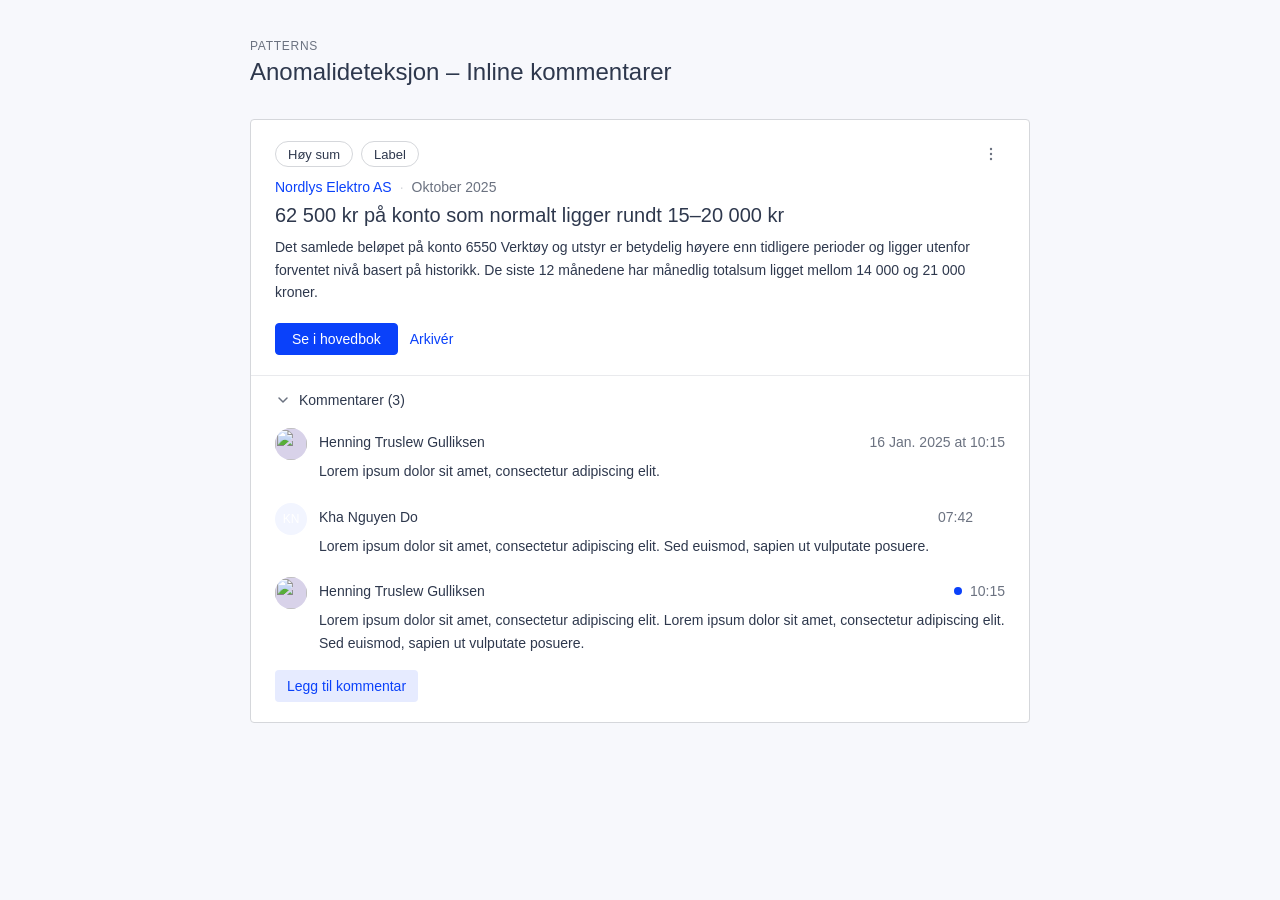
==== prototyper/patterns/anomaly-detection-inline-comments-v1/index.html @ 605e869b "Add Anomaly Detection – Inline Comments V1 pattern prototype - prototyper/patterns/anomaly-detection" ====
<!DOCTYPE html>
<html lang="no">
<head>
  <meta charset="UTF-8">
  <meta name="viewport" content="width=device-width, initial-scale=1.0">
  <title>Anomalideteksjon – Inline kommentarer</title>
  <link rel="stylesheet" href="https://cdn.tripletex.no/google-fonts/rubik-400-500-800.css">
  <link rel="stylesheet" href="../../../_system/tokens.css">
  <link rel="stylesheet" href="../../../_system/components.css">
  <style>
    *, *::before, *::after { box-sizing: border-box; margin: 0; padding: 0; }

    body {
      font: 14px/1.5 "Rubik", sans-serif;
      color: var(--text-primary);
      background: var(--surface-background);
      min-height: 100vh;
      padding: var(--space-40) var(--space-24);
    }

    .canvas {
      max-width: 780px;
      margin: 0 auto;
      display: flex;
      flex-direction: column;
      gap: var(--space-32);
    }

    .page-eyebrow {
      font: 500 12px/1 "Rubik", sans-serif;
      letter-spacing: 0.06em;
      text-transform: uppercase;
      color: var(--text-muted);
      margin-bottom: var(--space-4);
    }

    .page-title {
      font: 400 24px/1.3 "Rubik", sans-serif;
      color: var(--text-primary);
    }

    /* ── Anomaly card ─────────────────────────────────────── */
    .anomaly-card {
      background: var(--surface-default);
      border: 1px solid var(--border-muted);
      border-radius: var(--radius-default);
      overflow: hidden;
    }

    .anomaly-card-body {
      padding: var(--space-20) var(--space-24);
    }

    /* Tags row */
    .anomaly-tags {
      display: flex;
      align-items: center;
      justify-content: space-between;
      margin-bottom: var(--space-12);
    }

    .anomaly-tag-list {
      display: flex;
      align-items: center;
      gap: var(--space-8);
    }

    .tag {
      display: inline-flex;
      align-items: center;
      height: 26px;
      padding: 0 var(--space-12);
      border: 1px solid var(--border-muted);
      border-radius: var(--radius-full);
      font: 13px/1 "Rubik", sans-serif;
      color: var(--text-primary);
      background: var(--surface-default);
    }

    .kebab-btn {
      display: flex;
      align-items: center;
      justify-content: center;
      width: 28px;
      height: 28px;
      border-radius: var(--radius-default);
      border: none;
      background: transparent;
      color: var(--text-muted);
      cursor: pointer;
    }
    .kebab-btn:hover { background: var(--surface-disabled); }
    .kebab-btn svg { width: 16px; height: 16px; }

    /* Header: company + period */
    .anomaly-meta {
      display: flex;
      align-items: center;
      gap: var(--space-8);
      font: 14px/1 "Rubik", sans-serif;
      color: var(--text-muted);
      margin-bottom: var(--space-8);
    }

    .anomaly-meta-company {
      color: var(--text-action);
      text-decoration: none;
    }
    .anomaly-meta-company:hover { text-decoration: underline; }

    .anomaly-meta-sep { color: var(--border-muted); }

    /* Headline */
    .anomaly-headline {
      font: 500 20px/1.3 "Rubik", sans-serif;
      color: var(--text-primary);
      margin-bottom: var(--space-8);
    }

    /* Description */
    .anomaly-desc {
      font: 14px/1.6 "Rubik", sans-serif;
      color: var(--text-primary);
      margin-bottom: var(--space-20);
    }

    /* Actions */
    .anomaly-actions {
      display: flex;
      align-items: center;
      gap: var(--space-12);
    }

    .btn-arkiver {
      background: none;
      border: none;
      font: 14px/1 "Rubik", sans-serif;
      color: var(--text-action);
      cursor: pointer;
      padding: 0;
      text-decoration: none;
    }
    .btn-arkiver:hover { text-decoration: underline; }

    /* Divider */
    .anomaly-divider {
      border: none;
      border-top: 1px solid var(--border-faint);
    }

    /* ── Comments section ─────────────────────────────────── */
    .comments-section {
      padding: var(--space-16) var(--space-24) var(--space-20);
    }

    .comments-toggle {
      display: flex;
      align-items: center;
      gap: var(--space-8);
      background: none;
      border: none;
      font: 14px/1 "Rubik", sans-serif;
      color: var(--text-primary);
      cursor: pointer;
      padding: 0;
      margin-bottom: var(--space-20);
    }
    .comments-toggle:hover { color: var(--text-action); }
    .comments-toggle svg { width: 16px; height: 16px; color: var(--text-muted); transition: transform 0.15s; }
    .comments-toggle.is-open svg { transform: rotate(0deg); }
    .comments-toggle:not(.is-open) svg { transform: rotate(-90deg); }

    .comments-list {
      display: flex;
      flex-direction: column;
      gap: var(--space-20);
      margin-bottom: var(--space-16);
    }

    /* Single comment */
    .comment {
      display: grid;
      grid-template-columns: 32px 1fr;
      gap: 0 var(--space-12);
    }

    .comment-avatar {
      width: 32px;
      height: 32px;
      border-radius: var(--radius-full);
      background: var(--surface-avatar);
      flex-shrink: 0;
      overflow: hidden;
      display: flex;
      align-items: center;
      justify-content: center;
      font: 500 12px/1 "Rubik", sans-serif;
      color: var(--text-primary);
    }

    .comment-avatar img {
      width: 100%;
      height: 100%;
      object-fit: cover;
    }

    .comment-header {
      display: flex;
      align-items: center;
      justify-content: space-between;
      margin-bottom: var(--space-4);
    }

    .comment-author {
      font: 500 14px/1 "Rubik", sans-serif;
      color: var(--text-primary);
    }

    .comment-meta {
      display: flex;
      align-items: center;
      gap: var(--space-8);
      font: 14px/1 "Rubik", sans-serif;
      color: var(--text-muted);
    }

    .comment-unread {
      width: 8px;
      height: 8px;
      border-radius: var(--radius-full);
      background: var(--action-primary-rest);
      flex-shrink: 0;
    }

    .comment-delete-btn {
      display: flex;
      align-items: center;
      justify-content: center;
      width: 24px;
      height: 24px;
      border-radius: var(--radius-default);
      border: none;
      background: transparent;
      color: var(--text-muted);
      cursor: pointer;
      opacity: 0;
      transition: opacity 0.1s;
    }
    .comment:hover .comment-delete-btn { opacity: 1; }
    .comment-delete-btn:hover { background: var(--surface-disabled); color: var(--text-primary); }
    .comment-delete-btn svg { width: 14px; height: 14px; }

    .comment-text {
      font: 14px/1.6 "Rubik", sans-serif;
      color: var(--text-primary);
      grid-column: 2;
    }

    /* Add comment button */
    .btn-add-comment {
      display: inline-flex;
      align-items: center;
      height: 32px;
      padding: 0 var(--space-12);
      border: none;
      border-radius: var(--radius-default);
      background: var(--action-secondary-rest);
      font: 14px/1 "Rubik", sans-serif;
      color: var(--text-action);
      cursor: pointer;
    }
    .btn-add-comment:hover { background: var(--action-secondary-hover); }

    /* ── Add comment form (hidden by default) ─────────────── */
    .comment-form {
      display: none;
      flex-direction: column;
      gap: var(--space-8);
      margin-bottom: var(--space-16);
    }
    .comment-form.is-open { display: flex; }

    .comment-input {
      width: 100%;
      min-height: 72px;
      padding: var(--space-8) var(--space-12);
      border: 1px solid var(--border-muted);
      border-radius: var(--radius-default);
      font: 14px/1.5 "Rubik", sans-serif;
      color: var(--text-primary);
      background: var(--surface-default);
      resize: vertical;
      outline: none;
    }
    .comment-input:focus { border-color: var(--action-primary-rest); }

    .comment-form-actions {
      display: flex;
      gap: var(--space-8);
    }
  </style>
</head>
<body>

<div class="canvas">

  <div>
    <p class="page-eyebrow">Patterns</p>
    <h1 class="page-title">Anomalideteksjon – Inline kommentarer</h1>
  </div>

  <!-- ── Anomaly card ── -->
  <div class="anomaly-card">
    <div class="anomaly-card-body">

      <!-- Tags + kebab -->
      <div class="anomaly-tags">
        <div class="anomaly-tag-list">
          <span class="tag">Høy sum</span>
          <span class="tag">Label</span>
        </div>
        <button class="kebab-btn" title="Mer">
          <svg viewBox="0 0 16 16" fill="currentColor"><circle cx="8" cy="3" r="1.2"/><circle cx="8" cy="8" r="1.2"/><circle cx="8" cy="13" r="1.2"/></svg>
        </button>
      </div>

      <!-- Company + period -->
      <div class="anomaly-meta">
        <a class="anomaly-meta-company" href="#">Nordlys Elektro AS</a>
        <span class="anomaly-meta-sep">·</span>
        <span>Oktober 2025</span>
      </div>

      <!-- Headline -->
      <h2 class="anomaly-headline">62 500 kr på konto som normalt ligger rundt 15–20 000 kr</h2>

      <!-- Description -->
      <p class="anomaly-desc">Det samlede beløpet på konto 6550 Verktøy og utstyr er betydelig høyere enn tidligere perioder og ligger utenfor forventet nivå basert på historikk. De siste 12 månedene har månedlig totalsum ligget mellom 14 000 og 21 000 kroner.</p>

      <!-- Actions -->
      <div class="anomaly-actions">
        <a href="#" class="btn btn-primary" style="height:32px;padding:0 var(--space-16);font-size:14px;">Se i hovedbok</a>
        <button class="btn-arkiver">Arkivér</button>
      </div>

    </div>

    <hr class="anomaly-divider">

    <!-- ── Comments ── -->
    <div class="comments-section">

      <button class="comments-toggle is-open" id="commentsToggle">
        <svg viewBox="0 0 16 16" fill="none">
          <path d="M4 6l4 4 4-4" stroke="currentColor" stroke-width="1.5" stroke-linecap="round" stroke-linejoin="round"/>
        </svg>
        Kommentarer (3)
      </button>

      <div class="comments-list" id="commentsList">

        <!-- Comment 1 -->
        <div class="comment">
          <div class="comment-avatar">
            <img src="https://i.pravatar.cc/64?img=11" alt="">
          </div>
          <div class="comment-header">
            <span class="comment-author">Henning Truslew Gulliksen</span>
            <div class="comment-meta">
              <span>16 Jan. 2025 at 10:15</span>
            </div>
          </div>
          <p class="comment-text">Lorem ipsum dolor sit amet, consectetur adipiscing elit.</p>
        </div>

        <!-- Comment 2 -->
        <div class="comment">
          <div class="comment-avatar" style="background:var(--surface-info-rest);color:var(--text-on-action);">KN</div>
          <div class="comment-header">
            <span class="comment-author">Kha Nguyen Do</span>
            <div class="comment-meta">
              <span>07:42</span>
              <button class="comment-delete-btn" title="Slett kommentar">
                <svg viewBox="0 0 16 16" fill="none">
                  <path d="M2 4h12M5 4V2.5A.5.5 0 0 1 5.5 2h5a.5.5 0 0 1 .5.5V4M6 7v5M10 7v5M3 4l1 9a1 1 0 0 0 1 1h6a1 1 0 0 0 1-1l1-9" stroke="currentColor" stroke-width="1.2" stroke-linecap="round" stroke-linejoin="round"/>
                </svg>
              </button>
            </div>
          </div>
          <p class="comment-text">Lorem ipsum dolor sit amet, consectetur adipiscing elit. Sed euismod, sapien ut vulputate posuere.</p>
        </div>

        <!-- Comment 3 — unread -->
        <div class="comment">
          <div class="comment-avatar">
            <img src="https://i.pravatar.cc/64?img=11" alt="">
          </div>
          <div class="comment-header">
            <span class="comment-author">Henning Truslew Gulliksen</span>
            <div class="comment-meta">
              <span class="comment-unread"></span>
              <span>10:15</span>
            </div>
          </div>
          <p class="comment-text">Lorem ipsum dolor sit amet, consectetur adipiscing elit. Lorem ipsum dolor sit amet, consectetur adipiscing elit. Sed euismod, sapien ut vulputate posuere.</p>
        </div>

      </div>

      <!-- Add comment form -->
      <div class="comment-form" id="commentForm">
        <textarea class="comment-input" placeholder="Skriv en kommentar…" id="commentInput"></textarea>
        <div class="comment-form-actions">
          <button class="btn btn-primary" style="height:32px;padding:0 var(--space-16);font-size:14px;" id="submitComment">Send</button>
          <button class="btn btn-secondary" style="height:32px;padding:0 var(--space-16);font-size:14px;" id="cancelComment">Avbryt</button>
        </div>
      </div>

      <button class="btn-add-comment" id="addCommentBtn">Legg til kommentar</button>

    </div>
  </div>

</div>

<script>
  // Comments toggle
  var toggle = document.getElementById('commentsToggle');
  var list   = document.getElementById('commentsList');
  toggle.addEventListener('click', function() {
    var open = toggle.classList.toggle('is-open');
    list.style.display = open ? '' : 'none';
  });

  // Add comment
  var addBtn     = document.getElementById('addCommentBtn');
  var form       = document.getElementById('commentForm');
  var cancelBtn  = document.getElementById('cancelComment');
  var submitBtn  = document.getElementById('submitComment');
  var input      = document.getElementById('commentInput');

  addBtn.addEventListener('click', function() {
    form.classList.add('is-open');
    addBtn.style.display = 'none';
    input.focus();
  });

  cancelBtn.addEventListener('click', function() {
    form.classList.remove('is-open');
    addBtn.style.display = '';
    input.value = '';
  });

  submitBtn.addEventListener('click', function() {
    var text = input.value.trim();
    if (!text) return;

    var comment = document.createElement('div');
    comment.className = 'comment';
    comment.innerHTML = `
      <div class="comment-avatar" style="background:var(--surface-info-rest);color:var(--text-on-action);">T</div>
      <div class="comment-header">
        <span class="comment-author">Thale Meisfjord</span>
        <div class="comment-meta">
          <span>${new Date().toLocaleTimeString('no', {hour:'2-digit',minute:'2-digit'})}</span>
          <button class="comment-delete-btn" title="Slett kommentar">
            <svg viewBox="0 0 16 16" fill="none"><path d="M2 4h12M5 4V2.5A.5.5 0 0 1 5.5 2h5a.5.5 0 0 1 .5.5V4M6 7v5M10 7v5M3 4l1 9a1 1 0 0 0 1 1h6a1 1 0 0 0 1-1l1-9" stroke="currentColor" stroke-width="1.2" stroke-linecap="round" stroke-linejoin="round"/></svg>
          </button>
        </div>
      </div>
      <p class="comment-text">${text.replace(/</g,'&lt;')}</p>`;

    list.appendChild(comment);

    // Update count
    var label = toggle.textContent.trim().replace(/\(\d+\)/, '');
    var count = list.querySelectorAll('.comment').length;
    toggle.childNodes[toggle.childNodes.length - 1].textContent = ' Kommentarer (' + count + ')';

    form.classList.remove('is-open');
    addBtn.style.display = '';
    input.value = '';
  });

  // Delete comment
  document.addEventListener('click', function(e) {
    if (e.target.closest('.comment-delete-btn')) {
      var comment = e.target.closest('.comment');
      if (comment) comment.remove();
    }
  });
</script>
</body>
</html>
---- _system/tokens.css ----
/*
 * ============================================================
 * TRIPLETEX DESIGN TOKENS — for HTML/CSS prototyping
 * ============================================================
 *
 * REGLER FOR CLAUDE:
 * - Bruk ALDRI hex-farger direkte. Bruk alltid tokens fra denne filen.
 * - Bruk ALDRI globale tokens (--global-*) direkte i komponenter.
 *   De globale tokenene finnes kun som referanse for de semantiske.
 * - Bruk semantiske tokens (action-*, surface-*, text-*, border-*)
 *   fordi de beskriver HENSIKT, ikke bare farge.
 * - Bruk spacing-verdier fra --space-* og --size-* for padding/gap/margin.
 * - Ikke finn på egne farger, størrelser eller border-radius-verdier.
 *
 * ============================================================
 */

:root {

  /* ----------------------------------------------------------
   * GLOBALE FARGER
   * Ikke bruk disse direkte i komponenter.
   * De semantiske tokenene nedenfor peker på disse.
   * ---------------------------------------------------------- */

  /* Grå */
  --global-grey-05:  #f4f5f6;
  --global-grey-10:  #e9eaed;
  --global-grey-20:  #d5d7db;
  --global-grey-40:  #abafb7;
  --global-grey-60:  #818794;
  --global-grey-71:  #6b7280;
  --global-grey-80:  #51596a;
  --global-grey-100: #2e384d;
  --global-grey-120: #0f131a;

  /* Blå */
  --global-blue-05:  #f2f5ff;
  --global-blue-10:  #e6ebff;
  --global-blue-20:  #ced9fe;
  --global-blue-40:  #9db3fd;
  --global-blue-60:  #6c8dfc;
  --global-blue-80:  #3b67fb;
  --global-blue-100: #0a41fa;
  --global-blue-120: #0834c7;
  --global-blue-130: #002992;

  /* Grønn */
  --global-green-05:  #f4fbf4;
  --global-green-10:  #eaf7e9;
  --global-green-20:  #d6eed5;
  --global-green-40:  #addeab;
  --global-green-60:  #84cd81;
  --global-green-80:  #5bbc57;
  --global-green-100: #33ac2e;
  --global-green-120: #247820;

  /* Rød */
  --global-red-05:  #fef4f5;
  --global-red-10:  #fdeaec;
  --global-red-20:  #fbd6da;
  --global-red-40:  #f6aeb4;
  --global-red-60:  #f1868f;
  --global-red-80:  #ec5e6a;
  --global-red-100: #e83645;
  --global-red-120: #b52a36;

  /* Gul */
  --global-yellow-05:  #fffcf5;
  --global-yellow-10:  #fff9ea;
  --global-yellow-20:  #fef3d7;
  --global-yellow-40:  #fce6af;
  --global-yellow-60:  #fada87;
  --global-yellow-80:  #f8cd5f;
  --global-yellow-100: #f7c137;
  --global-yellow-120: #c4992c;

  /* Lilla */
  --global-purple-05:  #f9f6ff;
  --global-purple-10:  #f3eeff;
  --global-purple-20:  #e8ddff;
  --global-purple-40:  #d1bbff;
  --global-purple-60:  #ba98ff;
  --global-purple-80:  #a376ff;
  --global-purple-100: #8c54ff;
  --global-purple-120: #7043cc;

  /* Turkis */
  --global-turquoise-05:  #f4fafa;
  --global-turquoise-10:  #e8f5f5;
  --global-turquoise-20:  #d4ebeb;
  --global-turquoise-40:  #abd6d6;
  --global-turquoise-60:  #80c1c2;
  --global-turquoise-80:  #57adae;
  --global-turquoise-100: #30999b;
  --global-turquoise-120: #206768;

  /* Misc */
  --global-misc-white:      #ffffff;
  --global-misc-background: #f7f8fc;
  --global-misc-contrast:   #010a59;
  --global-misc-avatar:     #d8d2e9;


  /* ----------------------------------------------------------
   * SEMANTISKE FARGER — BRUK DISSE I KOMPONENTER
   * ---------------------------------------------------------- */

  /* Knapper og handlinger
   * primary  = blå fyllt knapp (hovedhandling)
   * secondary = lys blå knapp (sekundær handling)
   * tertiary  = gjennomsiktig knapp (ghost/tekst-knapp)
   * neutral   = grå bakgrunn, hover blir blå (tabellrader, listelement)
   */
  --action-primary-rest:    var(--global-blue-100);
  --action-primary-hover:   var(--global-blue-120);
  --action-primary-active:  var(--global-blue-130);

  --action-secondary-rest:   var(--global-blue-10);
  --action-secondary-hover:  var(--global-blue-20);
  --action-secondary-active: var(--global-blue-40);

  --action-tertiary-rest:    transparent;
  --action-tertiary-hover:   var(--global-blue-20);
  --action-tertiary-active:  var(--global-blue-10);

  --action-neutral-rest:    var(--global-misc-background);
  --action-neutral-hover:   var(--global-blue-20);
  --action-neutral-active:  var(--global-blue-40);

  /* Bakgrunner (surfaces)
   * background = ytterbakgrunn på siden (#f7f8fc, lys blågrå)
   * default    = hvit bakgrunn, f.eks. kort, panel, modal
   * nav        = sidemenyens bakgrunn (turkis-20)
   * disabled   = grå bakgrunn for deaktivert element
   */
  --surface-background: var(--global-misc-background);
  --surface-default:    var(--global-misc-white);
  --surface-nav:        var(--global-turquoise-20);
  --surface-assistant:  var(--global-turquoise-10); /* #e8f5f5 — Assistent-knapp i topbar */
  --surface-avatar:     var(--global-misc-avatar);  /* #d8d2e9 — Bakgrunn for avatar/initialer */
  --surface-disabled:   var(--global-grey-10);
  --surface-footer:     var(--global-misc-contrast);
  --surface-tooltip:    var(--global-grey-100);
  --surface-modal:      rgba(46, 56, 77, 0.5); /* overlay bak modal */

  /* Status-bakgrunner
   * Bruk -rest som bakgrunn, -highlight som sterkere bakgrunn,
   * -active som fyllt badge/ikon-bakgrunn
   */
  --surface-info-rest:       var(--global-blue-05);
  --surface-info-hover:      var(--global-blue-10);
  --surface-info-highlight:  var(--global-blue-20);
  --surface-info-active:     var(--global-blue-100);

  --surface-success-rest:      var(--global-green-05);
  --surface-success-hover:     var(--global-green-10);
  --surface-success-highlight: var(--global-green-20);
  --surface-success-active:    var(--global-green-100);

  --surface-warning-rest:      var(--global-yellow-05);
  --surface-warning-hover:     var(--global-yellow-10);
  --surface-warning-highlight: var(--global-yellow-20);
  --surface-warning-active:    var(--global-yellow-100);

  --surface-error-rest:      var(--global-red-05);
  --surface-error-hover:     var(--global-red-10);
  --surface-error-highlight: var(--global-red-20);
  --surface-error-active:    var(--global-red-100);

  --surface-automation-rest:      var(--global-purple-05);
  --surface-automation-hover:     var(--global-purple-10);
  --surface-automation-highlight: var(--global-purple-20);
  --surface-automation-active:    var(--global-purple-120);

  /* Tekst
   * primary     = standard brødtekst og overskrifter
   * muted       = sekundær tekst, hjelpetekst, metadata
   * placeholder = plassholdertekst i inputs
   * disabled    = tekst på deaktivert element
   * on-action   = tekst OPPÅ farget knapp (alltid hvit)
   * link        = klikkbare lenker
   * action      = blå tekst som indikerer handling (ikke understreket lenke)
   * active      = blå tekst i aktiv/valgt tilstand
   * footer-*    = tekst i mørk footer
   */
  --text-primary:      var(--global-grey-100);
  --text-muted:        var(--global-grey-71);
  --text-placeholder:  var(--global-grey-40);
  --text-disabled:     var(--global-grey-80);
  --text-on-action:    var(--global-misc-white);
  --text-link:         var(--global-blue-100);
  --text-action:       var(--global-blue-100);
  --text-active:       var(--global-blue-100);
  --text-footer-primary:   var(--global-blue-05);
  --text-footer-link:      var(--global-blue-40);

  /* Kanter (borders)
   * faint    = nesten usynlig skillelinje (f.eks. mellom tabellrader)
   * muted    = lett synlig kant (f.eks. rundt kort)
   * primary  = tydelig kant (f.eks. rundt input i hvile)
   * secondary = alternativ tydelig kant
   * disabled = kant på deaktivert element
   * focus    = blå kant når input er i fokus
   * hover    = kant ved hover
   * active   = kant på valgt/aktivt element
   * highlight = blå uthevingskant
   * underline = svak blå understrek (f.eks. lenker)
   * error/warning/success/info/automation = statuskanter
   */
  --border-faint:     var(--global-grey-10);
  --border-muted:     var(--global-grey-20);
  --border-primary:   var(--global-grey-60);
  --border-secondary: var(--global-grey-40);
  --border-disabled:  var(--global-grey-40);
  --border-focus:     var(--global-blue-60);
  --border-hover:     var(--global-blue-40);
  --border-active:    var(--global-blue-100);
  --border-highlight: var(--global-blue-40);
  --border-underline: var(--global-blue-10);

  --border-info:            var(--global-blue-60);
  --border-info-hover:      var(--global-blue-40);
  --border-info-focus:      var(--global-blue-120);

  --border-success:         var(--global-green-80);
  --border-success-hover:   var(--global-green-40);
  --border-success-focus:   var(--global-green-120);

  --border-warning:         var(--global-yellow-100);
  --border-warning-hover:   var(--global-yellow-40);
  --border-warning-focus:   var(--global-yellow-120);

  --border-error:           var(--global-red-80);
  --border-error-hover:     var(--global-red-40);
  --border-error-focus:     var(--global-red-120);

  --border-automation:       var(--global-purple-80);
  --border-automation-hover: var(--global-purple-40);
  --border-automation-focus: var(--global-purple-120);

  /* Nøytral aktiv-tilstand (f.eks. valgt rad uten blå farge) */
  --surface-neutral-active: var(--global-grey-40);


  /* ----------------------------------------------------------
   * BORDER RADIUS
   * ---------------------------------------------------------- */

  --radius-default: 4px;       /* Bruk på nesten alt: knapper, inputs, kort */
  --radius-full:    9999px;    /* Pille-form: tags, badges, toggle */
  --radius-none:    0px;       /* Ingen avrunding */
  --radius-mobile:  16px;      /* Bunn-sheet og kort på mobil */


  /* ----------------------------------------------------------
   * SPACING OG STØRRELSER
   * Bruk disse for padding, gap og margin — ikke skriv px-verdier direkte.
   * ---------------------------------------------------------- */

  /* Basis spacing-skala (Atlas: 0,1,2,4,8,12,16,20,24,28,32,36,40,44,48...) */
  --space-0:  0px;
  --space-1:  1px;
  --space-2:  2px;
  --space-4:  4px;
  --space-8:  8px;
  --space-12: 12px;
  --space-16: 16px;
  --space-20: 20px;
  --space-24: 24px;
  --space-28: 28px;
  --space-32: 32px;
  --space-36: 36px;
  --space-40: 40px;
  --space-44: 44px;
  --space-48: 48px;
  --space-64: 64px;

  /* Container-padding
   * default = standard innvendig padding i sider og paneler
   * table   = tettere padding i tabellcontainere
   * modal   = romsligere padding i modaler
   */
  --container-padding-default: var(--space-24);
  --container-padding-table:   var(--space-12);
  --container-padding-modal:   var(--space-32);

  /* Element-høyder (bruk på inputs, knapper, select etc.)
   * tiny   = 20px  — svært kompakt, sjelden brukt
   * small  = 24px  — kompakt, f.eks. tags
   * medium = 32px  — standard liten knapp / input
   * large  = 40px  — standard stor knapp / input
   * xl     = 48px  — fremtredende knapp eller søkefelt
   * xxl    = 64px  — hero-knapp eller stor header-komponent
   */
  --size-tiny:   20px;
  --size-small:  24px;
  --size-medium: 32px;
  --size-large:  40px;
  --size-xl:     48px;
  --size-xxl:    64px;

  /* Element-høyder — Atlas-navn (aliaser for --size-* nedenfor) */
  --element-height-tiny:   20px;
  --element-height-small:  24px;
  --element-height-medium: 32px;
  --element-height-large:  40px;

  /* Ikonstørrelser */
  --icon-small:      20px;
  --icon-medium:     24px;
  --icon-large:      48px;
  /* Atlas-navn aliaser */
  --icon-size-small:  20px;
  --icon-size-medium: 24px;
  --icon-size-large:  48px;


  /* ----------------------------------------------------------
   * TABELLSTØRRELSER
   * Tre varianter: compact, standard, detailed
   *
   * compact  = tett tabell, mye data på liten plass
   * standard = standard tabell (bruk denne som default)
   * detailed = romslig tabell med god lesbarhet
   *
   * Bruk ved å sette klassen .table-compact, .table-standard
   * eller .table-detailed på <table>-elementet.
   * ---------------------------------------------------------- */

  --table-row-padding:    8px;   /* standard */
  --table-inner-padding-x: 24px;
  --table-inner-padding-y: 16px;
}

/* Kompakt tabell */
.table-compact {
  --table-row-padding:     0px;
  --table-inner-padding-x: 16px;
  --table-inner-padding-y: 16px;
}

/* Standard tabell (default) */
.table-standard {
  --table-row-padding:     8px;
  --table-inner-padding-x: 24px;
  --table-inner-padding-y: 16px;
}

/* Detaljert / romslig tabell */
.table-detailed {
  --table-row-padding:     12px;
  --table-inner-padding-x: 24px;
  --table-inner-padding-y: 20px;
}
---- _system/components.css ----
/*
 * ============================================================
 * TRIPLETEX KOMPONENT-BIBLIOTEK
 * Bygget fra Figma Atlas-Library og tokens.css
 *
 * Bruk aldri hex-farger eller px-verdier direkte her.
 * Alle verdier skal referere tokens fra tokens.css.
 * ============================================================
 */

/* ----------------------------------------
 * RESET
 * ---------------------------------------- */
*, *::before, *::after {
  box-sizing: border-box;
  margin: 0;
  padding: 0;
}

body {
  font: 14px/1.5 "Rubik", sans-serif;
  color: var(--text-primary);
  background: var(--surface-background);
  -webkit-font-smoothing: antialiased;
  -moz-osx-font-smoothing: grayscale;
}


/* ----------------------------------------
 * KNAPPER
 * Bruk: <button class="btn btn-primary">Lagre</button>
 * ---------------------------------------- */

.btn {
  display: inline-flex;
  align-items: center;
  gap: var(--space-8);
  height: var(--size-large);
  padding: 0 var(--space-12);
  border-radius: var(--radius-default);
  border: 1px solid transparent;
  font: 14px/1.4 "Rubik", sans-serif;
  cursor: pointer;
  white-space: nowrap;
  text-decoration: none;
  transition: background 0.1s, border-color 0.1s;
}

.btn:focus-visible {
  outline: 2px solid var(--border-focus);
  outline-offset: 2px;
}

.btn-primary {
  background: var(--action-primary-rest);
  color: var(--text-on-action);
  border-color: var(--action-primary-rest);
}
.btn-primary:hover {
  background: var(--action-primary-hover);
  border-color: var(--action-primary-hover);
}
.btn-primary:active {
  background: var(--action-primary-active);
  border-color: var(--action-primary-active);
}

.btn-secondary {
  background: var(--action-secondary-rest);
  color: var(--text-action);
  border-color: var(--action-secondary-rest);
}
.btn-secondary:hover {
  background: var(--action-secondary-hover);
  border-color: var(--action-secondary-hover);
}
.btn-secondary:active {
  background: var(--action-secondary-active);
  border-color: var(--action-secondary-active);
}

.btn-tertiary {
  background: var(--action-tertiary-rest);
  color: var(--text-action);
  border-color: var(--action-tertiary-rest);
}
.btn-tertiary:hover {
  background: var(--action-tertiary-hover);
  border-color: var(--action-tertiary-hover);
}
.btn-tertiary:active {
  background: var(--action-tertiary-active);
  border-color: var(--action-tertiary-active);
}

.btn:disabled,
.btn[disabled] {
  background: var(--surface-disabled);
  color: var(--text-disabled);
  border-color: var(--border-disabled);
  cursor: not-allowed;
}

/* Ikonstørrelse inne i knapp
 * primary/secondary medium (40px) → 24px
 * tertiary medium (40px) → 20px (Figma 2354-50172)
 * small (32px) → 20px
 */
.btn svg {
  width: var(--icon-size-medium);
  height: var(--icon-size-medium);
  flex-shrink: 0;
}

.btn-tertiary svg {
  width: var(--icon-size-small);
  height: var(--icon-size-small);
}

.btn-small svg {
  width: var(--icon-size-small);
  height: var(--icon-size-small);
}

.btn-small {
  height: var(--size-medium); /* 32px — Atlas small */
  padding: 0 var(--space-8);
}


/* ----------------------------------------
 * SKJEMA – LABEL, INPUT, TEXTAREA, SELECT
 * Bruk: <label class="input-label">...</label>
 *        <input class="input" type="text">
 * ---------------------------------------- */

.input-label {
  display: block;
  font: 14px/1.5 "Rubik", sans-serif;
  color: var(--text-primary);
  margin-bottom: var(--space-4);
}

.input-label .required {
  color: var(--surface-error-active);
  margin-left: var(--space-2);
}

.input {
  width: 100%;
  height: var(--size-large);
  padding: 0 var(--space-16);
  border: 1px solid var(--border-primary);
  border-radius: var(--radius-default);
  background: var(--surface-background);
  color: var(--text-primary);
  font: 14px/1.5 "Rubik", sans-serif;
  appearance: none;
  transition: border-color 0.1s;
}

.input::placeholder {
  color: var(--text-placeholder);
}

.input:focus {
  border-color: var(--border-focus);
  outline: none;
}

.input:disabled {
  background: var(--surface-disabled);
  border-color: var(--border-disabled);
  color: var(--text-disabled);
  cursor: not-allowed;
}

textarea.input {
  height: auto;
  min-height: calc(var(--size-large) * 2);
  padding: var(--space-12) var(--space-16);
  resize: vertical;
  line-height: 1.5;
}

select.input {
  background-image: url("data:image/svg+xml,%3Csvg xmlns='http://www.w3.org/2000/svg' width='20' height='20' viewBox='0 0 20 20' fill='none'%3E%3Cpath d='M5 7.5l5 5 5-5' stroke='%23818794' stroke-width='1.5' stroke-linecap='round' stroke-linejoin='round'/%3E%3C/svg%3E");
  background-repeat: no-repeat;
  background-position: right var(--space-8) center;
  padding-right: var(--space-32);
  cursor: pointer;
}

.input-hint {
  display: block;
  font: 13px/1.4 "Rubik", sans-serif;
  color: var(--text-muted);
  margin-top: var(--space-4);
}

.input-error {
  border-color: var(--border-error) !important;
  background: var(--surface-error-rest);
}

.input-error:focus {
  border-color: var(--border-error-focus) !important;
}

.input-warning {
  border-color: var(--border-warning) !important;
  background: var(--surface-warning-rest);
}

.input-error-msg {
  display: flex;
  align-items: center;
  gap: var(--space-4);
  font: 13px/1.4 "Rubik", sans-serif;
  color: var(--surface-error-active);
  margin-top: var(--space-4);
}

.input-warning-msg {
  display: flex;
  align-items: center;
  gap: var(--space-4);
  font: 13px/1.4 "Rubik", sans-serif;
  color: var(--text-primary);
  margin-top: var(--space-4);
}

/* Skjemagruppe: samler label + input + hint/feil */
.form-group {
  display: flex;
  flex-direction: column;
}


/* ----------------------------------------
 * CHIP
 * Fra Figma: Small Static Default (6529:6035)
 * Bruk: <span class="chip">Etikett</span>
 * ---------------------------------------- */

.chip {
  display: inline-flex;
  align-items: center;
  gap: var(--space-4);
  height: var(--size-small);
  padding: 0 var(--space-8);
  border-radius: var(--radius-full);
  border: 1px solid var(--border-faint);
  background: var(--surface-background);
  color: var(--text-primary);
  font: 14px/1.4 "Rubik", sans-serif;
  white-space: nowrap;
}


/* ----------------------------------------
 * STATUS — farget prikk + tekst
 * Bruk: <span class="status-dot status-dot--success">Aktiv</span>
 *
 * Status skal ALDRI ligge inne i chip/badge-bokser.
 * ---------------------------------------- */

.status-dot {
  display: inline-flex;
  align-items: center;
  gap: 5px;
  font: 14px/1.5 "Rubik", sans-serif;
  color: var(--text-primary);
  white-space: nowrap;
  flex-shrink: 0;
}

.status-dot::before {
  content: '';
  width: 7px;
  height: 7px;
  border-radius: var(--radius-full);
  flex-shrink: 0;
}

.status-dot--success::before  { background: var(--surface-success-active); }
.status-dot--warning::before  { background: var(--surface-warning-active); }
.status-dot--error::before    { background: var(--surface-error-active); }
.status-dot--info::before     { background: var(--surface-info-active); }
.status-dot--neutral::before  { background: var(--border-secondary); }


/* ----------------------------------------
 * TABELL
 * Bruk: <table class="tx-table table-standard">
 *
 * Kombiner med .table-compact / .table-standard / .table-detailed
 * (definert i tokens.css) for ulike tettheter.
 * ---------------------------------------- */

.tx-table {
  width: 100%;
  border-collapse: collapse;
  font: 14px/1.5 "Rubik", sans-serif;
}

.tx-table thead th {
  background: var(--surface-info-rest);
  padding: var(--table-inner-padding-y, var(--space-8)) var(--table-inner-padding-x, var(--space-12));
  text-align: left;
  font-weight: 500;
  color: var(--text-primary);
  border-bottom: 1px solid var(--border-muted);
  white-space: nowrap;
}

.tx-table tbody td {
  padding: var(--table-row-padding, var(--space-8)) var(--table-inner-padding-x, var(--space-12));
  border-bottom: 1px solid var(--border-muted);
  vertical-align: middle;
  color: var(--text-primary);
}

.tx-table tbody tr:last-child td {
  border-bottom: none;
}

.tx-table tbody tr:hover td {
  background: var(--surface-info-rest);
}

.tx-table .col-num {
  text-align: right;
  font-feature-settings: 'lnum' 1, 'tnum' 1;
}

.tx-table .col-muted {
  color: var(--text-muted);
}

/* Tabell-container (kortet rundt tabellen) */
.table-container {
  background: var(--surface-default);
  border: 1px solid var(--border-muted);
  border-radius: var(--radius-default);
  overflow: hidden;
}

/* Filterlinje over tabellen */
.table-toolbar {
  display: flex;
  align-items: center;
  gap: var(--space-12);
  padding: var(--container-padding-table);
  border-bottom: 1px solid var(--border-muted);
  background: var(--surface-default);
}

.table-toolbar-filters {
  display: flex;
  align-items: center;
  gap: var(--space-8);
  flex: 1;
  min-width: 0;
}

.table-toolbar-actions {
  display: flex;
  align-items: center;
  gap: var(--space-8);
  flex-shrink: 0;
}

/* Søkeinput med ikon inni */
.input-search-wrap {
  position: relative;
  width: 200px;
  flex-shrink: 0;
}

.input-search-wrap .input {
  padding-right: var(--space-32);
  height: var(--size-large);
}

.input-search-icon {
  position: absolute;
  right: var(--space-8);
  top: 50%;
  transform: translateY(-50%);
  width: var(--icon-small);
  height: var(--icon-small);
  color: var(--text-placeholder);
  pointer-events: none;
}

/* Periodenavigator — tekst + pil-knapper */
.period-nav {
  display: flex;
  align-items: center;
  border: 1px solid var(--border-primary);
  border-radius: var(--radius-default);
  background: var(--surface-background);
  height: var(--size-large);
  overflow: hidden;
  flex-shrink: 0;
}

.period-nav-label {
  padding: 0 var(--space-16);
  font: 14px/1.4 "Rubik", sans-serif;
  color: var(--text-primary);
  white-space: nowrap;
  border-right: 1px solid var(--surface-background);
}

.period-nav-arrows {
  display: flex;
}

.period-nav-btn {
  width: var(--size-medium);
  height: var(--size-large);
  background: none;
  border: none;
  cursor: pointer;
  display: flex;
  align-items: center;
  justify-content: center;
  color: var(--text-muted);
}

.period-nav-btn:hover {
  background: var(--surface-disabled);
  color: var(--text-primary);
}

.period-nav-btn + .period-nav-btn {
  border-left: 1px solid var(--surface-background);
}

/* ----------------------------------------
 * CONTENT SWITCHER (Atlas: ContentSwitcher)
 * Grå beholder med hvit pille for valgt element.
 * Brukes til å bytte mellom visninger/filtre.
 *
 * <div class="content-switcher" role="group">
 *   <button class="content-switch content-switch--active">Alle</button>
 *   <button class="content-switch">Aktive</button>
 *   <button class="content-switch">Avvik</button>
 * </div>
 *
 * Liten variant: legg til .content-switcher--small på wrapperen
 * ---------------------------------------- */

.content-switcher {
  display: inline-flex;
  align-items: center;
  gap: 2px;
  background: var(--surface-disabled);
  border-radius: var(--radius-default);
  padding: 2px;
  height: var(--size-medium); /* 32px — Atlas medium */
  flex-shrink: 0;
}

.content-switch {
  display: inline-flex;
  align-items: center;
  justify-content: center;
  padding: 0 var(--space-12);
  height: 100%;
  border: none;
  border-radius: 3px; /* --radius-default minus beholderens padding */
  background: transparent;
  font: 14px/1 "Rubik", sans-serif;
  color: var(--text-muted);
  cursor: pointer;
  white-space: nowrap;
  transition: background 0.1s, color 0.1s;
  flex-shrink: 0;
}

.content-switch:hover:not(.content-switch--active) {
  color: var(--text-primary);
}

.content-switch--active {
  background: var(--surface-default);
  color: var(--text-primary);
  font-weight: 500;
  box-shadow: 0 1px 3px rgba(46, 56, 77, 0.1);
}

/* Liten variant — 24px høyde */
.content-switcher--small {
  height: var(--size-small); /* 24px */
}

.content-switcher--small .content-switch {
  font: 12px/1 "Rubik", sans-serif;
  padding: 0 var(--space-8);
}


/* ----------------------------------------
 * ATL-CONTENT-SWITCHER — Atlas-komponent (radio-input, animert border)
 *
 * <div class="atl-content-switcher">
 *   <div class="atl-content-switch atl-content-switch--single">
 *     <input class="atl-content-switch__input" type="radio" name="group" id="opt1" checked>
 *     <div class="atl-content-switch__label-background"></div>
 *     <label class="atl-content-switch__label atl-content-switch__label--selected" for="opt1">Label</label>
 *     <div class="atl-content-switch__label atl-content-switch__label--deselected">Label</div>
 *   </div>
 *   ...
 *   <div class="atl-content-switcher__border"></div>
 * </div>
 * ---------------------------------------- */

.atl-content-switcher {
  --default-transition-duration: 0.15s;
  --background: var(--surface-background);
  --background--hover: var(--surface-info-hover);
  --background--disabled: var(--surface-disabled);
  --border-color: var(--border-muted);
  --border-left: 0;
  --border-width: 0;
  --border-top-left-radius: 0;
  --border-top-right-radius: 0;
  --border-bottom-left-radius: 0;
  --border-bottom-right-radius: 0;
  --color: var(--text-primary);
  --color--selected: transparent;
  --color--disabled: var(--text-muted);
  --color--focus-visible: var(--action-primary-rest);
  --padding-x: 12px;
  --transition-duration: 0;
  --transition-timing-function: cubic-bezier(0.25, 0.46, 0.45, 0.94);
  display: inline-flex;
  align-items: stretch;
  border-radius: var(--radius-default);
  box-sizing: border-box;
  color: var(--color);
  font: 14px/1 "Rubik", sans-serif;
  min-height: 40px;
  position: relative;
  user-select: none;
  z-index: 0;
}

.atl-content-switcher__border {
  position: absolute;
  top: 0;
  bottom: 0;
  border: 1px solid var(--color--selected);
  box-sizing: content-box;
  transition-duration: var(--transition-duration);
  transition-property: all, border-radius;
  transition-delay: 0s, 0.05s;
  transition-timing-function: var(--transition-timing-function);
  left: var(--border-left);
  width: var(--border-width);
  border-top-left-radius: var(--border-top-left-radius);
  border-top-right-radius: var(--border-top-right-radius);
  border-bottom-left-radius: var(--border-bottom-left-radius);
  border-bottom-right-radius: var(--border-bottom-right-radius);
  pointer-events: none;
}

.atl-content-switch {
  position: relative;
  text-align: center;
  display: flex;
  align-items: stretch;
  border-color: var(--border-color);
  border-style: solid;
  border-width: 1px 1px 1px 0;
  overflow: hidden;
  background-color: var(--background);
}

.atl-content-switch:first-child {
  border-left-width: 1px;
  border-radius: var(--radius-default) 0 0 var(--radius-default);
}

.atl-content-switch:nth-last-child(2) {
  border-radius: 0 var(--radius-default) var(--radius-default) 0;
}

.atl-content-switch__input {
  appearance: none;
  -webkit-appearance: none;
  opacity: 0;
  width: 0;
  height: 0;
  margin: 0;
  padding: 0;
  border: 0;
  outline: 0;
  overflow: hidden;
  position: absolute;
  z-index: -1;
}

.atl-content-switch__label {
  display: flex;
  align-items: center;
  justify-content: center;
  white-space: nowrap;
  transition: opacity var(--transition-duration) ease-out;
  transition-delay: 0.07s;
  padding: 0 var(--padding-x);
  cursor: pointer;
}

.atl-content-switch__label--deselected {
  position: absolute;
  inset: 0;
  pointer-events: none;
  display: flex;
  align-items: center;
  justify-content: center;
}

.atl-content-switch__label--selected {
  opacity: 0;
  font-weight: 500;
  color: var(--color--selected);
}

.atl-content-switch__input:checked ~ .atl-content-switch__label--selected {
  opacity: 1;
}

.atl-content-switch__input:checked ~ .atl-content-switch__label--deselected {
  opacity: 0;
}

.atl-content-switch__label-background {
  background-color: transparent;
  pointer-events: none;
  transition: background-color var(--transition-duration) ease-out;
  inset: 0;
  position: absolute;
  z-index: -1;
}

.atl-content-switch__input:hover ~ .atl-content-switch__label-background {
  background-color: var(--background--hover);
}

.atl-content-switch__input:disabled ~ .atl-content-switch__label {
  color: var(--color--disabled);
  background-color: var(--background--disabled);
  cursor: default;
}


/* ----------------------------------------
 * SWITCHER — segmentert knapperad med kanter
 * Eldre komponent. Bruk content-switcher for nye flater.
 * ---------------------------------------- */
.switcher {
  display: flex;
  flex-shrink: 0;
}

.switcher-btn {
  height: var(--size-large);
  padding: 0 var(--space-12);
  background: var(--surface-background);
  border: 1px solid var(--border-muted);
  font: 14px/1.4 "Rubik", sans-serif;
  color: var(--text-primary);
  cursor: pointer;
  white-space: nowrap;
  margin-left: -1px;
}

.switcher-btn:first-child {
  border-radius: var(--radius-default) 0 0 var(--radius-default);
  margin-left: 0;
}

.switcher-btn:last-child {
  border-radius: 0 var(--radius-default) var(--radius-default) 0;
}

.switcher-btn--active {
  border-color: var(--border-active) !important;
  background: var(--surface-background);
  color: var(--text-active);
  font-weight: 500;
  z-index: 1;
  position: relative;
}

/* ----------------------------------------
 * DRAWER
 * Dropdown-overflate forankret til trigger.
 * Atlas-regler (drawer.md):
 *   - 1px --border-primary kant, ingen skygge, ingen animasjon
 *   - border-radius: --radius-default (4px)
 *   - 4px gap til trigger (top: calc(100% + 4px))
 *   - min-width: 100px, max-width: 500px
 *   - Forsvinner ved klikk utenfor eller Esc
 * ---------------------------------------- */

.drawer-anchor {
  position: relative;
  display: inline-flex;
}

.drawer {
  position: absolute;
  top: calc(100% + var(--space-4));
  right: 0;
  z-index: 100;
  display: flex;
  flex-direction: column;
  box-sizing: border-box;
  background: var(--surface-default);
  color: var(--text-primary);
  border: 1px solid var(--border-primary);
  border-radius: var(--radius-default);
  min-width: 100px;
  max-width: 400px;
  max-height: calc(var(--size-large) * 9.65); /* ~386px: 8 rader + halvparten av rad 9 */
  overflow-y: auto;
  overflow-x: hidden;
  padding: 0 var(--space-4);
}

.drawer[hidden] {
  display: none;
}

.drawer-option {
  display: flex;
  align-items: center;
  justify-content: space-between;
  box-sizing: border-box;
  width: 100%;
  height: var(--size-large);        /* 40px — fra atl-dropdown__option */
  padding: 0 var(--space-12);
  margin: var(--space-4) 0;
  border: 1px solid transparent;    /* reserve for focus-ring */
  border-radius: var(--radius-default);
  background: transparent;
  font: 14px/1 "Rubik", sans-serif;
  color: var(--text-primary);
  cursor: pointer;
  text-align: left;
  white-space: nowrap;
  overflow: hidden;
  text-overflow: ellipsis;
  position: relative;
}

.drawer-option:hover {
  background: var(--action-secondary-rest); /* blue-10 — fra atl-dropdown__option:hover */
}

.drawer-option--selected {
  background: var(--action-secondary-rest);
  font-weight: 500;
}

.drawer-option:focus-visible {
  outline: none;
  border-color: var(--border-active);
}

/* Ikon-knapp (kvadratisk, 40×40) */
.icon-btn {
  width: var(--size-large);
  height: var(--size-large);
  display: inline-flex;
  align-items: center;
  justify-content: center;
  border-radius: var(--radius-default);
  border: none;
  background: transparent;
  color: var(--text-primary);
  cursor: pointer;
  flex-shrink: 0;
  text-decoration: none;
}

.icon-btn:hover {
  background: var(--action-neutral-hover);
}

.icon-btn svg {
  width: var(--icon-small);
  height: var(--icon-small);
}

/* Select i toolbar — fast bredde */
.toolbar-select {
  width: 160px;
  height: var(--size-large);
  flex-shrink: 0;
}


/* ----------------------------------------
 * KORT (CARD)
 * Bruk: <div class="card"><div class="card-header">...</div><div class="card-body">...</div></div>
 * ---------------------------------------- */

.card {
  background: var(--surface-default);
  border: 1px solid var(--border-muted);
  border-radius: var(--radius-default);
  overflow: hidden;
}

.card-header {
  display: flex;
  align-items: center;
  justify-content: space-between;
  gap: var(--space-16);
  padding: var(--space-16) var(--space-24);
  border-bottom: 1px solid var(--border-faint);
}

.card-title {
  font: 500 20px/1.3 "Rubik", sans-serif;
  color: var(--text-primary);
}

.card-subtitle {
  font: 14px/1.5 "Rubik", sans-serif;
  color: var(--text-muted);
  margin-top: var(--space-4);
}

.card-body {
  padding: var(--container-padding-default);
}

/* Skjema-variant av card-body */
.card-body--form {
  display: flex;
  flex-direction: column;
  gap: var(--space-24);
}

.card-footer {
  display: flex;
  align-items: center;
  gap: var(--space-8);
  padding: var(--space-16) var(--container-padding-default);
  border-top: 1px solid var(--border-faint);
  background: var(--surface-default);
}


/* ----------------------------------------
 * ALERT
 * Fra Figma: Atlas-Library / Alert (10421:3774)
 *
 * Bruk:
 * <div class="alert alert--warning">
 *   <svg class="alert-icon">…</svg>
 *   <p class="alert-message">Melding. <a href="#">Les mer</a></p>
 *   <button class="alert-close" onclick="this.closest('.alert').remove()">
 *     <svg>…</svg>
 *   </button>
 * </div>
 *
 * Varianter: alert--info | alert--success | alert--warning | alert--error
 * ---------------------------------------- */

.alert {
  display: flex;
  align-items: center;
  gap: var(--space-12);
  padding: var(--space-12) var(--space-24) var(--space-12) var(--space-12);
  border: 1px solid;
  border-radius: var(--radius-default);
  font: 14px/1.4 "Rubik", sans-serif;
  color: var(--text-primary);
  position: relative;
}

.alert-icon {
  width: 24px;
  height: 24px;
  flex-shrink: 0;
}

.alert-message {
  flex: 1;
  min-width: 0;
}

.alert-message a,
.alert a {
  color: var(--text-action);
  text-decoration: none;
}

.alert-message a:hover,
.alert a:hover {
  text-decoration: underline;
}

.alert-close {
  position: absolute;
  top: var(--space-8);
  right: var(--space-8);
  width: var(--size-medium);
  height: var(--size-medium);
  background: none;
  border: none;
  border-radius: var(--radius-default);
  cursor: pointer;
  display: flex;
  align-items: center;
  justify-content: center;
  color: var(--text-muted);
  flex-shrink: 0;
}

.alert-close:hover {
  background: var(--action-tertiary-hover);
  color: var(--text-primary);
}

.alert-close svg {
  width: var(--icon-small);
  height: var(--icon-small);
}

.alert--info       { background: var(--surface-info-rest);       border-color: var(--border-info); }
.alert--success    { background: var(--surface-success-rest);    border-color: var(--border-success); }
.alert--warning    { background: var(--surface-warning-rest);    border-color: var(--border-warning); }
.alert--error      { background: var(--surface-error-rest);      border-color: var(--border-error); }
.alert--automation { background: var(--surface-automation-rest); border-color: var(--border-automation); }


/* ----------------------------------------
 * DIVIDER
 * Bruk: <hr class="divider">
 * ---------------------------------------- */

.divider {
  border: none;
  border-top: 1px solid var(--border-faint);
}


/* ----------------------------------------
 * TEKST-HJELPE-KLASSER
 * ---------------------------------------- */

.text-muted    { color: var(--text-muted); }
.text-primary  { color: var(--text-primary); }
.text-action   { color: var(--text-action); }
.text-link     { color: var(--text-link); text-decoration: underline; cursor: pointer; }
.text-sm       { font-size: 13px; }
.text-xs       { font-size: 12px; }
.text-medium   { font-weight: 500; }


/* ----------------------------------------
 * MODAL
 * Sentrert over siden med backdrop.
 * Atlas-regler (modal.md):
 *   - Tittel øverst til venstre, lukke-knapp øverst til høyre
 *   - Min-bredde 400px, maks-bredde etter innhold
 *   - Tre lukke-veier: lukke-knapp, klikk på backdrop, Esc
 *   - Innhold-scrolling ved overflow, aldri sticky header/footer
 *   - Feil rendres inline, aldri som banner
 *
 * <div class="modal-backdrop" id="myModal" hidden>
 *   <div class="modal" role="dialog" aria-modal="true" aria-labelledby="myTitle">
 *     <div class="modal-header">
 *       <p class="modal-title" id="myTitle">Tittel</p>
 *       <p class="modal-subtitle">Valgfri undertittel</p>
 *     </div>
 *     <button class="modal-close" aria-label="Lukk">…</button>
 *     <div class="modal-body">…innhold…</div>
 *     <div class="modal-footer">
 *       <button class="btn btn-primary">Lagre</button>
 *       <button class="btn btn-tertiary">Avbryt</button>
 *     </div>
 *   </div>
 * </div>
 * ---------------------------------------- */

.modal-backdrop {
  position: fixed;
  inset: 0;
  background: var(--surface-modal);
  z-index: 300;
  display: flex;
  align-items: center;
  justify-content: center;
}

.modal-backdrop[hidden] { display: none; }

.modal {
  background: var(--surface-default);
  border-radius: var(--radius-default);
  padding: var(--space-32);
  width: 480px;
  max-width: calc(100vw - 48px);
  max-height: calc(100vh - 48px);
  overflow-y: auto;
  display: flex;
  flex-direction: column;
  gap: var(--space-24);
  position: relative;
  box-shadow: 0 8px 32px rgba(46, 56, 77, 0.16);
}

.modal-header {
  display: flex;
  flex-direction: column;
  gap: var(--space-4);
  padding-right: var(--space-32);
}

.modal-title {
  font: 500 20px/1.3 "Rubik", sans-serif;
  color: var(--text-primary);
}

.modal-subtitle {
  font: 14px/1.4 "Rubik", sans-serif;
  color: var(--text-muted);
}

.modal-close {
  position: absolute;
  top: var(--space-8);
  right: var(--space-8);
  width: var(--size-medium);
  height: var(--size-medium);
  display: flex;
  align-items: center;
  justify-content: center;
  border: none;
  background: none;
  border-radius: var(--radius-default);
  cursor: pointer;
  color: var(--text-muted);
  flex-shrink: 0;
}

.modal-close:hover { background: var(--action-neutral-hover); }
.modal-close svg { width: 20px; height: 20px; }

.modal-body {
  display: flex;
  flex-direction: column;
  gap: var(--space-24);
}

.modal-footer {
  display: flex;
  align-items: center;
  gap: var(--space-8);
}


/* ----------------------------------------
 * BANNER
 * Side-nivå komponent under page header.
 * Atlas-regler (banner.md):
 *   - Alltid med Label øverst (bestemmer type og farge)
 *   - Overskrift og brødtekst påkrevd
 *   - Knapper valgfrie: primary → secondary → tertiary
 *   - Aldri inne i modal, form eller seksjon
 *
 * <div class="banner banner--info">
 *   <div class="banner-label label label--info">
 *     <svg class="label-icon">…</svg> Info
 *   </div>
 *   <p class="banner-heading">Overskrift</p>
 *   <p class="banner-body">Brødtekst. <a href="#">Les mer</a></p>
 *   <div class="banner-actions">
 *     <button class="btn btn-secondary">Handling</button>
 *   </div>
 *   <button class="banner-close" aria-label="Lukk">…</button>
 * </div>
 * ---------------------------------------- */

.banner {
  display: flex;
  flex-direction: column;
  gap: var(--space-8);
  padding: var(--space-16) var(--space-24) var(--space-16) var(--space-16);
  border-radius: var(--radius-default);
  font: 14px/1.5 "Rubik", sans-serif;
  color: var(--text-primary);
  position: relative;
}

.banner--info        { background: var(--surface-info-rest); }
.banner--success     { background: var(--surface-success-rest); }
.banner--warning     { background: var(--surface-warning-rest); }
.banner--error       { background: var(--surface-error-rest); }
.banner--automation  { background: var(--surface-automation-rest); }

.banner-heading {
  font: 500 16px/1.3 "Rubik", sans-serif;
  color: var(--text-primary);
}

.banner-body {
  color: var(--text-primary);
  max-width: 640px;
}

.banner-body a {
  color: var(--text-action);
  text-decoration: none;
}

.banner-body a:hover { text-decoration: underline; }

.banner-actions {
  display: flex;
  align-items: center;
  gap: var(--space-8);
  margin-top: var(--space-4);
}

.banner-close {
  position: absolute;
  top: var(--space-8);
  right: var(--space-8);
  width: var(--size-medium);
  height: var(--size-medium);
  background: none;
  border: none;
  border-radius: var(--radius-default);
  cursor: pointer;
  display: flex;
  align-items: center;
  justify-content: center;
  color: var(--text-muted);
  flex-shrink: 0;
}

.banner-close:hover { background: var(--action-tertiary-hover); }
.banner-close svg { width: var(--icon-small); height: var(--icon-small); }


/* ----------------------------------------
 * LABEL (Banner Label / type-indikator)
 * Atlas-regler (labels.md):
 *   - 9 kanoniske typer, 24px høyde, pill-form, ingen border
 *   - Ikon 20px (--icon-size-small) til venstre, --text-primary farge
 *   - Bakgrunn: --surface-{state}-rest
 *
 * <span class="label label--info">
 *   <svg class="label-icon">…</svg> Info
 * </span>
 *
 * Typer: label--info | label--help | label--tips | label--news |
 *        label--get-started | label--automated | label--done |
 *        label--attention | label--error
 * ---------------------------------------- */

.label {
  display: inline-flex;
  align-items: center;
  gap: var(--space-4);
  height: 24px;
  padding: 0 var(--space-8);
  border-radius: var(--radius-full);
  font: 500 12px/1 "Rubik", sans-serif;
  color: var(--text-primary);
  white-space: nowrap;
  flex-shrink: 0;
}

.label-icon {
  width: var(--icon-size-small);
  height: var(--icon-size-small);
  flex-shrink: 0;
}

.label--info        { background: var(--surface-info-rest); }
.label--help        { background: var(--surface-info-rest); }
.label--tips        { background: var(--surface-info-rest); }
.label--news        { background: var(--surface-info-rest); }
.label--get-started { background: var(--surface-info-rest); }
.label--automated   { background: var(--surface-automation-rest); }
.label--done        { background: var(--surface-success-rest); }
.label--attention   { background: var(--surface-warning-rest); }
.label--error       { background: var(--surface-error-rest); }


/* ----------------------------------------
 * CHECKBOX
 * Bruk: <label class="checkbox-label">
 *         <input type="checkbox" class="checkbox-input">
 *         <span class="checkbox-box"></span>
 *         Etikettekst
 *       </label>
 * ---------------------------------------- */

.checkbox-label {
  display: inline-flex;
  align-items: center;
  gap: var(--space-8);
  cursor: pointer;
  font: 14px/1.5 "Rubik", sans-serif;
  color: var(--text-primary);
  user-select: none;
}

.checkbox-label:has(.checkbox-input:disabled) { cursor: not-allowed; color: var(--text-disabled); }

.checkbox-input {
  position: absolute;
  opacity: 0;
  width: 0;
  height: 0;
  pointer-events: none;
}

.checkbox-box {
  width: 18px;
  height: 18px;
  border: 1.5px solid var(--border-primary);
  border-radius: 2px; /* spec-mandated exception: checkbox.md says 2px, not --radius-default (4px) */
  background: var(--surface-default);
  flex-shrink: 0;
  display: flex;
  align-items: center;
  justify-content: center;
  transition: background 0.1s, border-color 0.1s;
}

.checkbox-label:hover .checkbox-box { border-color: var(--border-active); }

.checkbox-input:checked + .checkbox-box {
  background: var(--action-primary-rest);
  border-color: var(--action-primary-rest);
}

.checkbox-input:checked + .checkbox-box::after {
  content: '';
  display: block;
  width: 10px;
  height: 6px;
  border-left: 2px solid var(--text-on-action);
  border-bottom: 2px solid var(--text-on-action);
  transform: rotate(-45deg) translateY(-1px);
}

.checkbox-input:focus-visible + .checkbox-box {
  outline: 2px solid var(--border-focus);
  outline-offset: 2px;
}

.checkbox-input:disabled + .checkbox-box {
  background: var(--surface-disabled);
  border-color: var(--border-disabled);
}


/* ----------------------------------------
 * RADIO BUTTON
 * Bruk: <label class="radio-label">
 *         <input type="radio" class="radio-input" name="group">
 *         <span class="radio-circle"></span>
 *         Etikettekst
 *       </label>
 * ---------------------------------------- */

.radio-label {
  display: inline-flex;
  align-items: center;
  gap: var(--space-8);
  cursor: pointer;
  font: 14px/1.5 "Rubik", sans-serif;
  color: var(--text-primary);
  user-select: none;
}

.radio-label:has(.radio-input:disabled) { cursor: not-allowed; color: var(--text-disabled); }

.radio-input {
  position: absolute;
  opacity: 0;
  width: 0;
  height: 0;
  pointer-events: none;
}

.radio-circle {
  width: 18px;
  height: 18px;
  border: 1.5px solid var(--border-primary);
  border-radius: var(--radius-full);
  background: var(--surface-default);
  flex-shrink: 0;
  display: flex;
  align-items: center;
  justify-content: center;
  transition: background 0.1s, border-color 0.1s;
}

.radio-label:hover .radio-circle { border-color: var(--border-active); }

.radio-input:checked + .radio-circle {
  border-color: var(--action-primary-rest);
}

.radio-input:checked + .radio-circle::after {
  content: '';
  width: 8px;
  height: 8px;
  border-radius: var(--radius-full);
  background: var(--action-primary-rest);
}

.radio-input:focus-visible + .radio-circle {
  outline: 2px solid var(--border-focus);
  outline-offset: 2px;
}

.radio-input:disabled + .radio-circle {
  background: var(--surface-disabled);
  border-color: var(--border-disabled);
}


/* ----------------------------------------
 * TOGGLE SWITCH
 * Bruk: <label class="toggle-label">
 *         <input type="checkbox" class="toggle-input">
 *         <span class="toggle-track"><span class="toggle-thumb"></span></span>
 *         Etikettekst
 *       </label>
 * ---------------------------------------- */

.toggle-label {
  display: inline-flex;
  align-items: center;
  gap: var(--space-8);
  cursor: pointer;
  font: 14px/1.5 "Rubik", sans-serif;
  color: var(--text-primary);
  user-select: none;
}

.toggle-label:has(.toggle-input:disabled) { cursor: not-allowed; color: var(--text-disabled); }

.toggle-input {
  position: absolute;
  opacity: 0;
  width: 0;
  height: 0;
  pointer-events: none;
}

.toggle-track {
  width: 36px;
  height: 20px;
  border-radius: var(--radius-full);
  background: var(--border-secondary);
  flex-shrink: 0;
  position: relative;
  transition: background 0.15s;
}

.toggle-thumb {
  position: absolute;
  top: 2px;
  left: 2px;
  width: 16px;
  height: 16px;
  border-radius: var(--radius-full);
  background: var(--surface-default);
  box-shadow: 0 1px 3px rgba(46, 56, 77, 0.2);
  transition: left 0.15s;
}

.toggle-input:checked + .toggle-track {
  background: var(--action-primary-rest);
}

.toggle-input:checked + .toggle-track .toggle-thumb {
  left: 18px;
}

.toggle-input:focus-visible + .toggle-track {
  outline: 2px solid var(--border-focus);
  outline-offset: 2px;
}

.toggle-input:disabled + .toggle-track {
  background: var(--surface-disabled);
}

.toggle-input:disabled + .toggle-track .toggle-thumb {
  background: var(--border-disabled);
  box-shadow: none;
}


/* ----------------------------------------
 * TOOLTIP — prototype-only (Atlas spec pending)
 * Bruk: <div class="tooltip-anchor">
 *         <button>...</button>
 *         <span class="tooltip" role="tooltip">Tekst</span>
 *       </div>
 * ---------------------------------------- */

.tooltip-anchor {
  position: relative;
  display: inline-flex;
}

.tooltip {
  position: absolute;
  bottom: calc(100% + var(--space-4));
  left: 50%;
  transform: translateX(-50%);
  z-index: 200;
  background: var(--surface-tooltip);
  color: var(--text-on-action);
  font: 12px/1.4 "Rubik", sans-serif;
  padding: var(--space-4) var(--space-8);
  border-radius: var(--radius-default);
  white-space: nowrap;
  pointer-events: none;
  display: none;
}

.tooltip-anchor:hover .tooltip,
.tooltip-anchor:focus-within .tooltip {
  display: block;
}


/* ----------------------------------------
 * TABS — prototype-only (Atlas spec pending)
 * Bruk: <div class="tabs" role="tablist">
 *         <button class="tab tab--active" role="tab">Fane 1</button>
 *         <button class="tab" role="tab">Fane 2</button>
 *       </div>
 * ---------------------------------------- */

.tabs {
  display: flex;
  align-items: flex-end;
  gap: 0;
  border-bottom: 1px solid var(--border-muted);
}

.tab {
  display: inline-flex;
  align-items: center;
  gap: var(--space-8);
  height: var(--size-large);
  padding: 0 var(--space-16);
  border: none;
  border-bottom: 2px solid transparent;
  background: transparent;
  font: 14px/1 "Rubik", sans-serif;
  color: var(--text-muted);
  cursor: pointer;
  white-space: nowrap;
  margin-bottom: -1px;
  transition: color 0.1s, border-color 0.1s;
}

.tab:hover:not(.tab--active) {
  color: var(--text-primary);
}

.tab--active {
  color: var(--text-action);
  border-bottom-color: var(--border-active);
  font-weight: 500;
}

.tab:focus-visible {
  outline: 2px solid var(--border-focus);
  outline-offset: 2px;
}

.tab:disabled {
  color: var(--text-disabled);
  cursor: not-allowed;
}


/* ----------------------------------------
 * SPINNER — prototype-only (Atlas spec pending)
 * Bruk: <span class="spinner" aria-label="Laster…" role="status"></span>
 *       <span class="spinner spinner--small"></span>
 *       <span class="spinner spinner--large"></span>
 * ---------------------------------------- */

@keyframes tx-spin {
  to { transform: rotate(360deg); }
}

.spinner {
  display: inline-block;
  width: var(--size-medium);
  height: var(--size-medium);
  border: 2px solid var(--border-muted);
  border-top-color: var(--action-primary-rest);
  border-radius: var(--radius-full);
  animation: tx-spin 0.7s linear infinite;
  flex-shrink: 0;
}

.spinner--small {
  width: var(--size-small);
  height: var(--size-small);
}

.spinner--large {
  width: var(--size-large);
  height: var(--size-large);
  border-width: 3px;
}


/* ----------------------------------------
 * NOTIFICATION (TOAST) — prototype-only (Atlas spec pending redesign)
 * Flytende melding øverst til høyre. Auto-avvisbar.
 * Bruk: <div class="notification-stack">
 *         <div class="notification notification--success" role="alert">
 *           <svg class="notification-icon">…</svg>
 *           <p class="notification-message">Lagret.</p>
 *           <button class="notification-close">…</button>
 *         </div>
 *       </div>
 * ---------------------------------------- */

.notification-stack {
  position: fixed;
  top: var(--space-16);
  right: var(--space-16);
  z-index: 400;
  display: flex;
  flex-direction: column;
  gap: var(--space-8);
  pointer-events: none;
}

.notification {
  display: flex;
  align-items: center;
  gap: var(--space-12);
  padding: var(--space-12) var(--space-16);
  background: var(--surface-default);
  border: 1px solid var(--border-muted);
  border-radius: var(--radius-default);
  font: 14px/1.4 "Rubik", sans-serif;
  color: var(--text-primary);
  min-width: 280px;
  max-width: 400px;
  pointer-events: all;
}

.notification-icon {
  width: var(--icon-size-small);
  height: var(--icon-size-small);
  flex-shrink: 0;
}

.notification-message { flex: 1; min-width: 0; }

.notification-close {
  width: var(--size-medium);
  height: var(--size-medium);
  display: flex;
  align-items: center;
  justify-content: center;
  background: none;
  border: none;
  border-radius: var(--radius-default);
  cursor: pointer;
  color: var(--text-muted);
  flex-shrink: 0;
}

.notification-close:hover { background: var(--action-tertiary-hover); }
.notification-close svg { width: 16px; height: 16px; }

.notification--info    { border-left: 3px solid var(--border-info); }
.notification--success { border-left: 3px solid var(--border-success); }
.notification--warning { border-left: 3px solid var(--border-warning); }
.notification--error   { border-left: 3px solid var(--border-error); }


/* ----------------------------------------
 * PAGINATION — prototype-only (Atlas spec pending)
 * Bruk: <nav class="pagination" aria-label="Sidetall">
 *         <button class="page-btn" aria-label="Forrige">‹</button>
 *         <button class="page-btn page-btn--active">1</button>
 *         <button class="page-btn">2</button>
 *         <button class="page-btn" aria-label="Neste">›</button>
 *       </nav>
 * ---------------------------------------- */

.pagination {
  display: inline-flex;
  align-items: center;
  gap: var(--space-4);
}

.page-btn {
  display: inline-flex;
  align-items: center;
  justify-content: center;
  min-width: var(--size-medium);
  height: var(--size-medium);
  padding: 0 var(--space-8);
  border: 1px solid transparent;
  border-radius: var(--radius-default);
  background: transparent;
  font: 14px/1 "Rubik", sans-serif;
  color: var(--text-primary);
  cursor: pointer;
  transition: background 0.1s;
}

.page-btn:hover:not(.page-btn--active):not(:disabled) {
  background: var(--action-secondary-rest);
}

.page-btn--active {
  background: var(--action-primary-rest);
  color: var(--text-on-action);
  cursor: default;
}

.page-btn:disabled {
  color: var(--text-disabled);
  cursor: not-allowed;
}

.page-btn:focus-visible {
  outline: 2px solid var(--border-focus);
  outline-offset: 2px;
}


/* ----------------------------------------
 * STATUS CHIP — prototype-only (Atlas spec pending)
 * Pill-beholder med statusfarge. Skiller seg fra:
 *   - status-dot: ingen boks, bare prikk + tekst
 *   - chip: nøytral, ingen fargevariant
 * Bruk: <span class="status-chip status-chip--success">Aktiv</span>
 * ---------------------------------------- */

.status-chip {
  display: inline-flex;
  align-items: center;
  gap: var(--space-4);
  height: var(--size-small);
  padding: 0 var(--space-8);
  border-radius: var(--radius-full);
  font: 500 12px/1 "Rubik", sans-serif;
  white-space: nowrap;
  flex-shrink: 0;
}

.status-chip--success { background: var(--surface-success-rest); color: var(--text-primary); }
.status-chip--warning { background: var(--surface-warning-rest); color: var(--text-primary); }
.status-chip--error   { background: var(--surface-error-rest);   color: var(--text-primary); }
.status-chip--info    { background: var(--surface-info-rest);    color: var(--text-primary); }
.status-chip--neutral { background: var(--surface-disabled);     color: var(--text-muted); }


/* ----------------------------------------
 * SKELETON — prototype-only (Atlas spec pending)
 * Lasteplasseholder med shimmer-animasjon.
 * Bruk: <div class="skeleton" style="width:200px;height:16px;"></div>
 *       <div class="skeleton skeleton--text"></div>
 *       <div class="skeleton skeleton--circle" style="width:40px;height:40px;"></div>
 * ---------------------------------------- */

@keyframes tx-shimmer {
  0%   { background-position: -400px 0; }
  100% { background-position:  400px 0; }
}

.skeleton {
  background: linear-gradient(
    90deg,
    var(--surface-disabled) 25%,
    var(--border-faint)     50%,
    var(--surface-disabled) 75%
  );
  background-size: 800px 100%;
  animation: tx-shimmer 1.4s infinite linear;
  border-radius: var(--radius-default);
}

.skeleton--text   { height: 14px; width: 100%; border-radius: var(--radius-full); }
.skeleton--title  { height: 20px; width: 60%;  border-radius: var(--radius-full); }
.skeleton--circle { border-radius: var(--radius-full); }
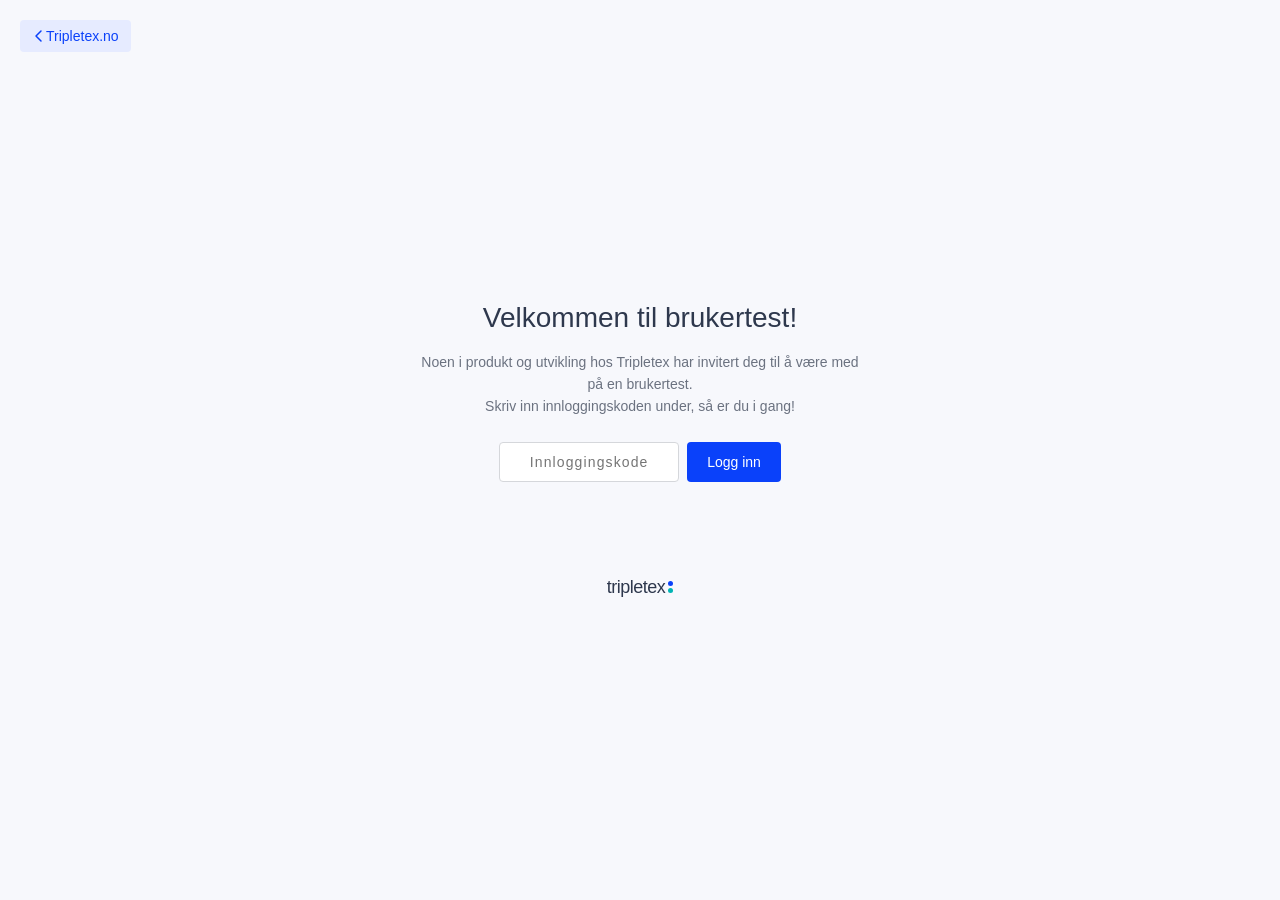
==== commit ad8bdd85: "Add password gate for user testing - gate.html: login screen with code-based access control - index." ====
--- a/prototyper/patterns/anomaly-detection-inline-comments-v1/index.html
+++ b/prototyper/patterns/anomaly-detection-inline-comments-v1/index.html
@@ -3,6 +3,14 @@
 <head>
   <meta charset="UTF-8">
   <meta name="viewport" content="width=device-width, initial-scale=1.0">
+  <script>
+  (function(){
+    if (!sessionStorage.getItem('tx-auth-patterns')) {
+      var gate = location.href.replace(/\/prototyper\/.*$/, '/gate.html');
+      location.replace(gate + '?to=' + encodeURIComponent(location.href));
+    }
+  })();
+  </script>
   <title>Anomalideteksjon – Inline kommentarer</title>
   <link rel="stylesheet" href="https://cdn.tripletex.no/google-fonts/rubik-400-500-800.css">
   <link rel="stylesheet" href="../../../_system/tokens.css">
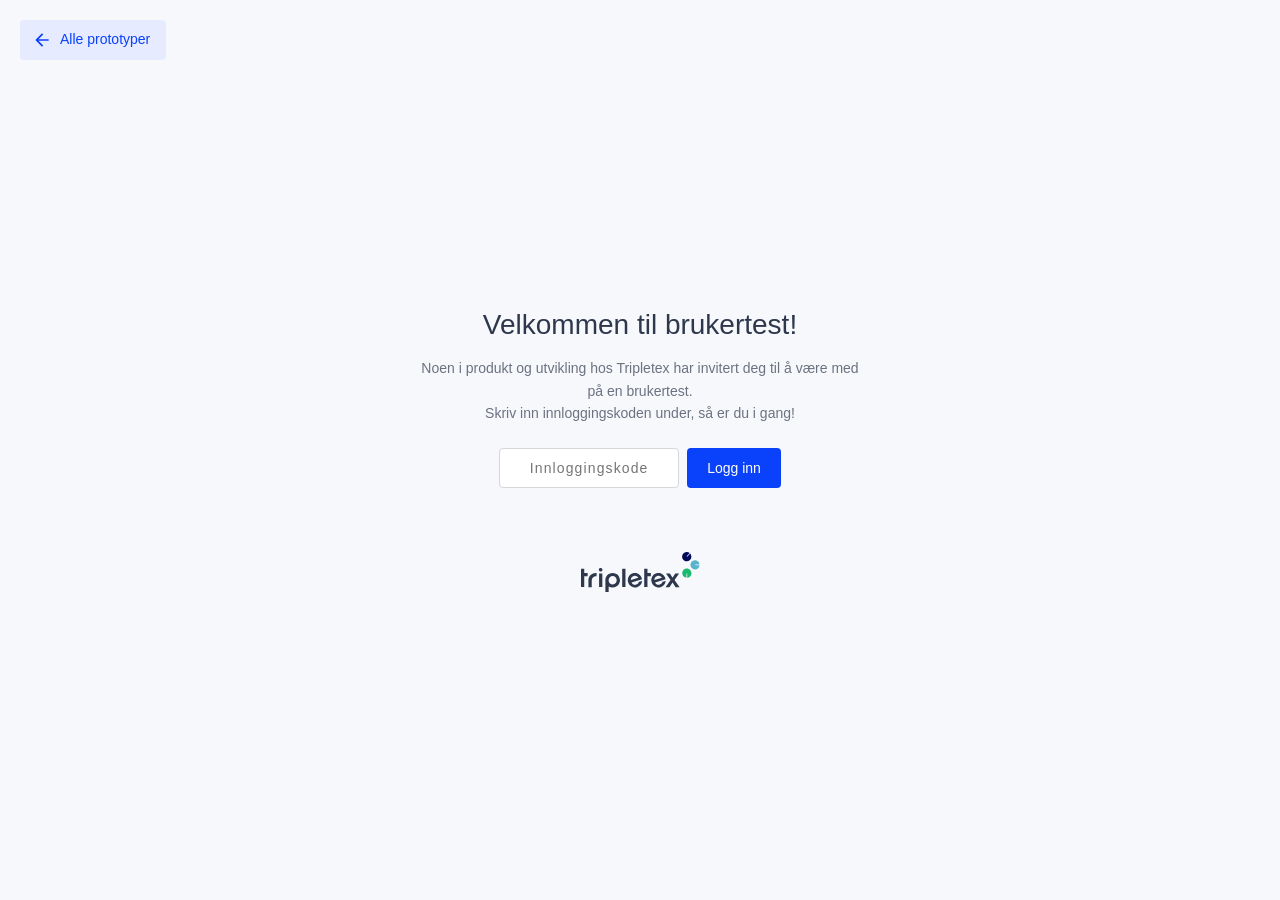
==== commit bffd6d02: "Patterns: add back link + rename to Avvikshåndtering Co-Authored-By: Claude Sonnet 4.6 <noreply@anth" ====
--- a/prototyper/patterns/anomaly-detection-inline-comments-v1/index.html
+++ b/prototyper/patterns/anomaly-detection-inline-comments-v1/index.html
@@ -11,7 +11,7 @@
     }
   })();
   </script>
-  <title>Anomalideteksjon – Inline kommentarer</title>
+  <title>Avvikshåndtering – Inline kommentarer</title>
   <link rel="stylesheet" href="https://cdn.tripletex.no/google-fonts/rubik-400-500-800.css">
   <link rel="stylesheet" href="../../../_system/tokens.css">
   <link rel="stylesheet" href="../../../_system/components.css">
@@ -313,8 +313,14 @@
 <div class="canvas">
 
   <div>
-    <p class="page-eyebrow">Patterns</p>
-    <h1 class="page-title">Anomalideteksjon – Inline kommentarer</h1>
+    <div style="display:flex;align-items:center;justify-content:space-between;margin-bottom:var(--space-8);">
+      <p class="page-eyebrow" style="margin-bottom:0;">Patterns</p>
+      <a id="backToIndex" href="#" style="display:inline-flex;align-items:center;gap:var(--space-8);height:40px;padding:0 var(--space-16) 0 var(--space-12);border-radius:var(--radius-default);font:14px/1.4 'Rubik',sans-serif;color:var(--text-action);text-decoration:none;transition:background 0.15s;" onmouseenter="this.style.background='var(--surface-info-hover)'" onmouseleave="this.style.background=''">
+        <svg viewBox="0 0 24 24" fill="currentColor" style="width:16px;height:16px;flex-shrink:0;"><path d="M20 11H7.83l5.59-5.59L12 4l-8 8 8 8 1.41-1.41L7.83 13H20v-2z"/></svg>
+        <span>Alle prototyper</span>
+      </a>
+    </div>
+    <h1 class="page-title">Avvikshåndtering – Inline kommentarer</h1>
   </div>
 
   <!-- ── Anomaly card ── -->
@@ -498,5 +504,9 @@
     }
   });
 </script>
+<script>
+  var backLink = document.getElementById('backToIndex');
+  if (backLink) backLink.href = location.href.replace(/\/prototyper\/.*$/, '/index.html');
+</script>
 </body>
 </html>
